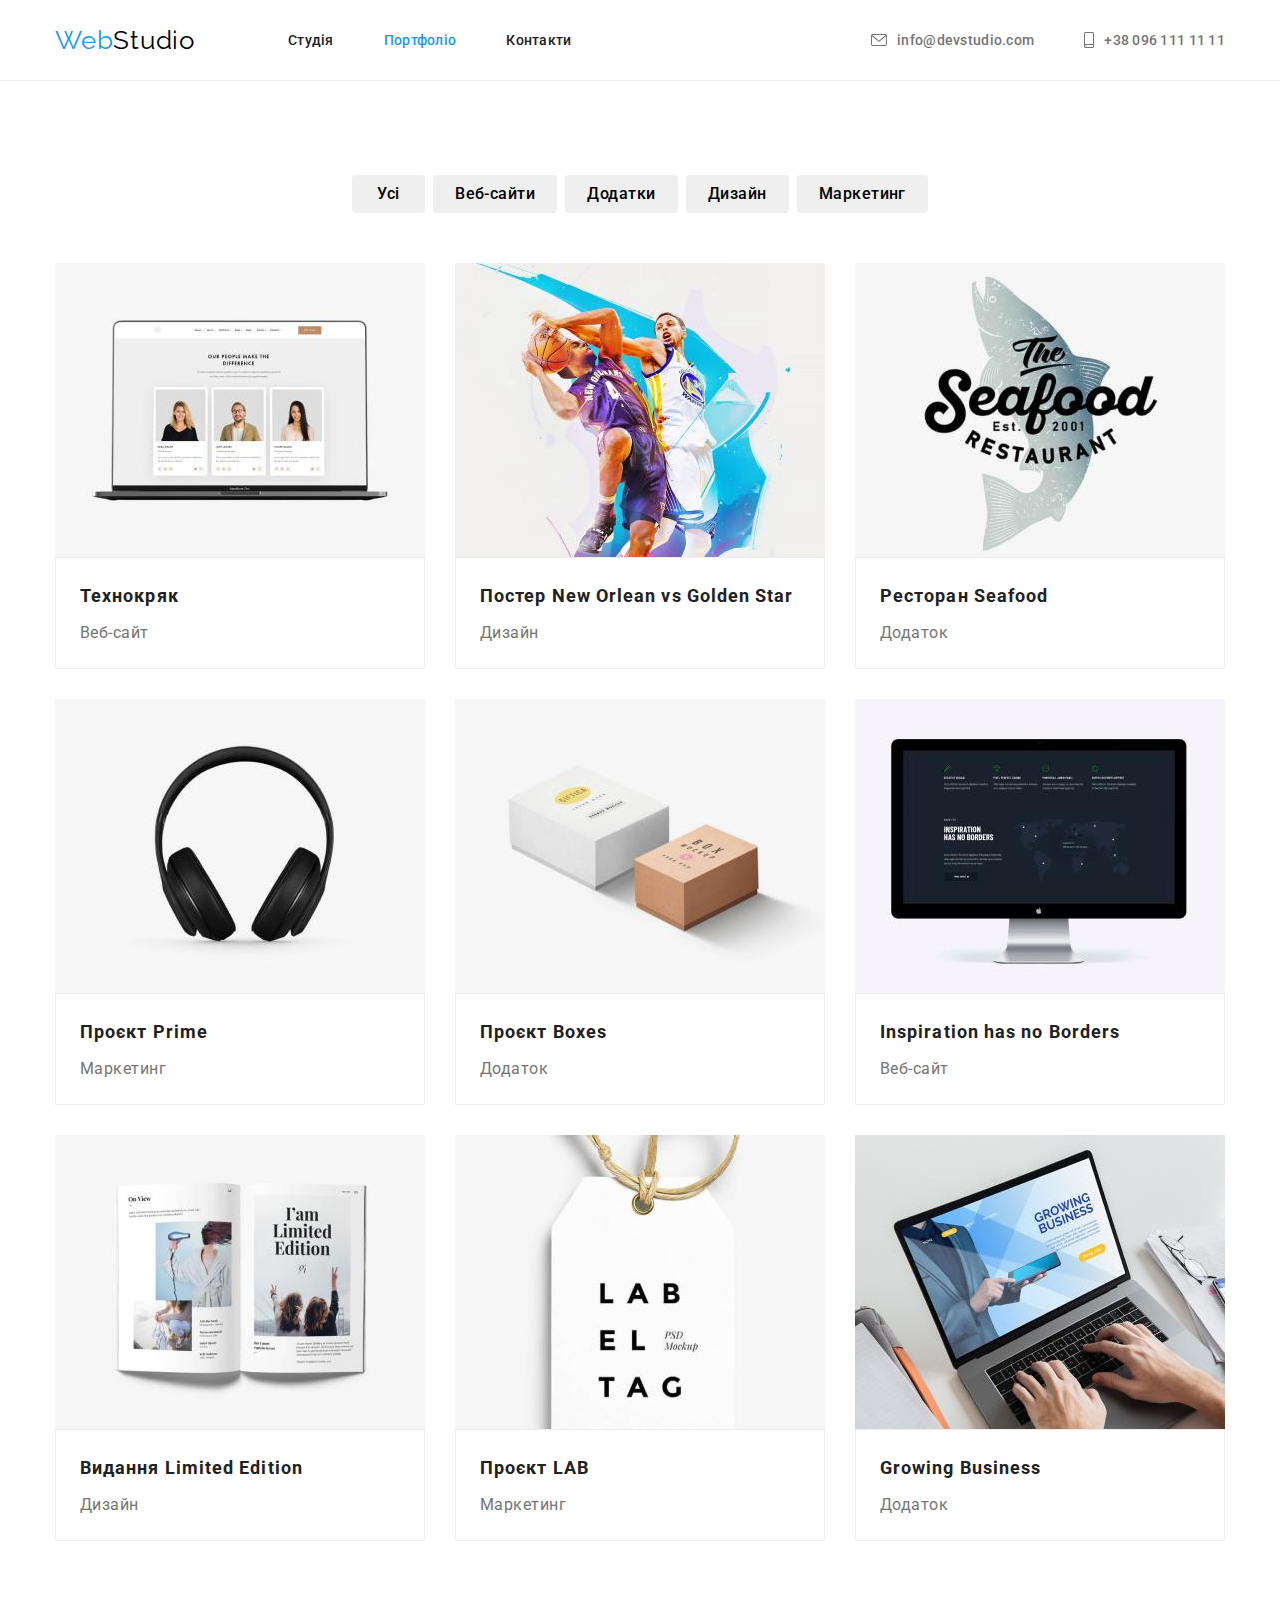
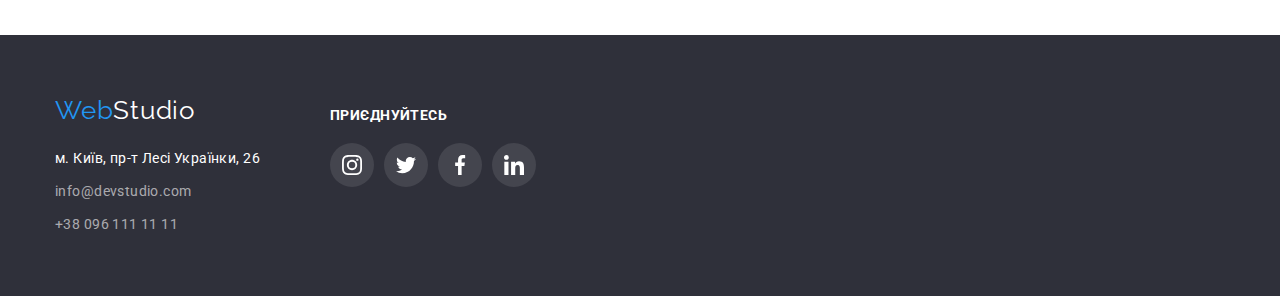
==== portfolio.html @ 3afeda16 "copy" ====
<!DOCTYPE html>
<html lang="uk">
<head>
    <meta charset="UTF-8">
    <meta http-equiv="X-UA-Compatible" content="IE=edge">
    <meta name="viewport" content="width=device-width, initial-scale=1.0">
    <link rel="preconnect" href="https://fonts.googleapis.com">
    <link rel="preconnect" href="https://fonts.gstatic.com" crossorigin>
    <link href="https://fonts.googleapis.com/css2?family=Raleway:wght@700&family=Roboto:wght@400;500;700;900&display=swap" rel="stylesheet">
    <link rel="stylesheet" href="https://cdnjs.cloudflare.com/ajax/libs/modern-normalize/1.1.0/modern-normalize.min.css">
    <link rel="stylesheet" href="./css/style.css">
    <title>homeworknumberfour</title>
</head>
<body>
    <header class="page-header">
       <div class="container flex-div">
            <a class="logo-link" href="#">Web<span class="logo-header">Studio</span></a>
            <nav>
                <ul class="header-nav decorate-contact">
                    <li class="nav-list"><a href="./index.html">Студія</a></li>
                    <li class="nav-list"><a class="link" href="./portfolio.html">Портфоліо</a></li>
                    <li class="nav-list"><a href="#">Контакти</a></li>
                </ul>
            </nav>
                <ul class="header-contact contact-color decorate-contact">
                    <li class="contact-list">
                        <a href="mailto:info@devstudio.com">
                            <svg class="envelope-icon" width="16" height="12">
                                <use href="./img/symbol-defs.svg#icon-envelope"></use>
                            </svg>
                            <span class="envelope-text">info@devstudio.com</span>
                        </a>
                    </li>
                    <li class="contact-list">
                        <a href="tel:+380961111111">
                         <svg class="smartphone-icon" width="10" height="16">
                                <use href="./img/symbol-defs.svg#icon-smartphone"></use>
                            </svg>
                            <span class="smartphone-text">+38 096 111 11 11</span>
                        </a>
                    </li>
                </ul>
       </div>
    </header>
    <main>
        <section class="section section-portfolio">
               <div class="container">
                    <h1 class="visual-hidden">Портфоліо</h1>
                    <ul class="portfolio-buttons">
                        <li class="list-buttons"><button class="button-list first" type="button">Усі</button></li>
                        <li class="list-buttons" ><button class="button-list" type="button">Веб-сайти</button></li>
                        <li class="list-buttons" ><button class="button-list" type="button">Додатки</button></li>
                        <li class="list-buttons" ><button class="button-list" type="button">Дизайн</button></li>
                        <li class="list-buttons" ><button class="button-list" type="button">Маркетинг</button></li>
                    </ul>
                    <ul class="portfolio-card">
                        <li class="portfolio-list">
                            <a href="#">
                                <img class="fix-img" src="./img/portfolio/one.jpg" alt="сторінка веб-сайту" width="370" height="294">
                                <div class="card-text">
                                    <h2>Технокряк</h2>
                                    <p>Веб-сайт</p>
                                </div>
                            </a>
                        </li>
                        <li class="portfolio-list">
                            <a href="#">
                                <img class="fix-img" src="./img/portfolio/two.jpg" alt="постер з баскетболістами" width="370">
                               <div class="card-text">
                                    <h2>Постер New Orlean vs Golden Star</h2>
                                    <p>Дизайн</p>
                               </div>
                            </a>
                        </li>
                        <li class="portfolio-list">
                            <a href="#">
                                <img class="fix-img" src="./img/portfolio/three.jpg" alt="логотип ресторану" width="370">
                                <div class="card-text">
                                    <h2>Ресторан Seafood</h2>
                                    <p>Додаток</p>
                                </div>
                            </a>
                        </li>
                        <li class="portfolio-list">
                            <a href="#">
                                <img class="fix-img" src="./img/portfolio/four.jpg" alt="навушники" width="370">
                                <div class="card-text">
                                    <h2>Проєкт Prime</h2>
                                    <p>Маркетинг</p>
                                </div>
                            </a>
                        </li>
                        <li class="portfolio-list">
                            <a href="#">
                                <img class="fix-img" src="./img/portfolio/five.jpg" alt="дві коробки" width="370">
                                <div class="card-text">
                                    <h2>Проєкт Boxes</h2>
                                    <p>Додаток</p>
                                </div>
                            </a>
                        </li>
                        <li class="portfolio-list">
                            <a href="#">
                                <img class="fix-img" src="./img/portfolio/six.jpg" alt="монітор" width="370">
                                <div class="card-text">
                                    <h2>Inspiration has no Borders</h2>
                                    <p>Веб-сайт</p>
                                </div>
                            </a>
                        </li>
                        <li class="portfolio-list">
                            <a href="#">
                                <img class="fix-img" src="./img/portfolio/seven.jpg" alt="журнал" width="370">
                                <div class="card-text">
                                    <h2>Видання Limited Edition</h2>
                                    <p>Дизайн</p>
                                </div>
                            </a>
                        </li>
                        <li class="portfolio-list">
                            <a href="#">
                                <img class="fix-img" src="./img/portfolio/eight.jpg" alt="логотип" width="370">
                                <div class="card-text">
                                    <h2>Проєкт LAB</h2>
                                    <p>Маркетинг</p>
                                </div>
                            </a>
                        </li>
                        <li class="portfolio-list">
                            <a href="#">
                                <img class="fix-img" src="./img/portfolio/nine.jpg" alt="" width="370">
                                <div class="card-text">
                                    <h2>Growing Business</h2>
                                    <p>Додаток</p>
                                </div>
                            </a>
                        </li>
                    </ul>
               </div>
            </section>
    </main>
    <footer class="footer-color">
            <div class="container footer-flex">
                <div class="footer-address">
                    <a class="logo-address" href="#">Web<span class="logo-footer">Studio</span></a>
                    <address>
                        <ul class="adress-style">
                            <li class="address-list"><a class="adress-link" target="_blank" rel="noreferrer noopener" href="https://www.google.com/maps/place/%D0%B1%D1%83%D0%BB%D1%8C%D0%B2%D0%B0%D1%80+%D0%9B%D0%B5%D1%81%D1%96+%D0%A3%D0%BA%D1%80%D0%B0%D1%97%D0%BD%D0%BA%D0%B8,+26,+%D0%9A%D0%B8%D1%97%D0%B2,+02000/@50.4265807,30.5361971,17z/data=!3m1!4b1!4m5!3m4!1s0x40d4cf0e033ecbe9:0x57a4dffefec77da0!8m2!3d50.4265807!4d30.5383858">м. Київ, пр-т Лесі Українки, 26</a></li>
                            <li class="address-list"><a class="adress-tell" href="mailto:info@devstudio.com">info@devstudio.com</a></li>
                            <li class="address-list"><a class="adress-tell" href="tel:+380961111111">+38 096 111 11 11</a></li>
                        </ul>
                    </address>
                </div>
                <div class="footer-socials">
                    <h2 class="title-footer">приєднуйтесь</h2>
                    <ul class="social-list">
                        <li class="social-item">
                            <a class="footer-link" href="#">
                                <svg class="social-icon" width="20" height="20">
                                    <use href="./img/symbol-defs.svg#icon-instagram"></use>
                                </svg>
                            </a>
                        </li>
                        <li class="social-item">
                            <a class="footer-link" href="#">
                                <svg class="social-icon" width="20" height="20">
                                    <use href="./img/symbol-defs.svg#icon-twitter"></use>
                                </svg>
                            </a>
                        </li>
                        <li class="social-item">
                            <a class="footer-link" href="#">
                                <svg class="social-icon" width="20" height="20">
                                    <use href="./img/symbol-defs.svg#icon-facebook"></use>
                                </svg>
                            </a>
                        </li>
                        <li class="social-item">
                            <a class="footer-link" href="№">
                                <svg class="social-icon" width="20" height="20">
                                    <use href="./img/symbol-defs.svg#icon-linkedin"></use>
                                </svg>
                            </a>
                        </li>
                    </ul>
                </div>
            </div>
    </footer>
</body>
</html>
---- css/style.css ----
:root {
  --brand-color: #212121;
  --button-link-color: #2196F3;
  --logo-header-color: #000000;
  --logo-footer-color: #FFFFFF;
  --adult-color: #757575;
  --background-color: #2F303A;
  --gradient-color: rgba(47, 48, 58, 0.4);
  --section-color: #F5F4FA;
  --title-button-color: #188CE8;
  --icon-color: #AFB1B8;
  --social-footer-color: rgba(255, 255, 255, 0.1);
  --brand-font: "Roboto";
}
body{
    color: var(--brand-color);
    font-family:var(--brand-font, sans-serif);
}
h1,
h2,
h3,
p,
ul{
margin: 0;
padding-left: 0;
}
ul{
    list-style: none;
}
.container{
    padding-left: 15px;
    padding-right: 15px;
    max-width: 1200px;
    margin: 0 auto;
}
.flex-div{
    display: flex;
    align-items: center;
}
.page-header{
    border-bottom: 1px solid #ECECEC;
}
.logo-link{
    color: var(--button-link-color);
    font-family: Raleway;
    text-decoration: none;
    font-style: normal;
    font-size: 26px;
    letter-spacing: 0.03em;
    line-height: 1.19230769;
    margin-right: 93px;
}
.logo-header{
    color: var(--logo-header-color);
}
.header-nav{
    display: flex;
}
.nav-list{
    margin-right: 50px;
}
.nav-list:last-child{
    margin-right: 0;
}
.header-contact{
    display: flex;
    margin-left: auto;
}
.contact-list:last-child{
    margin-left: 50px;
}
.decorate-contact a{
    font-family: var(--brand-font);
    text-decoration: none;
    color: var(--brand-color);
    font-weight: 500;
    font-size: 14px;
    line-height: 1.14285714;
    letter-spacing: 0.02em;
    display: inline-flex;
    padding-top: 32px;
    padding-bottom: 32px;
    align-items: center;
}
.envelope-icon{
    fill: currentColor;
}
.envelope-icon:hover,
.envelope-icon:focus{
    fill: currentColor;
}
.envelope-text{
    margin-left: 10px;
}
.smartphone-icon{
    fill: currentColor;
}
.smartphone-icon:hover,
.smartphone-icon:focus{
    fill: currentColor;
}
.smartphone-text{
    margin-left: 10px;
}
.decorate-contact .link{
    color: var(--button-link-color);   
}
.decorate-contact a:hover,
.decorate-contact a:focus{
    color: var(--button-link-color);
}
.contact-color a{
    color:var(--adult-color);
}
.section{
    padding-top: 94px;
    padding-bottom: 94px;
}
.section-hero{
    padding: 200px 0;
    text-align: center;
    background-color: var(--background-color);
    background-image: linear-gradient(
        to right, 
        var(--gradient-color), 
        var(--gradient-color)), 
        url(../img/background.jpg);
    background-position: center;
    background-repeat: no-repeat;
    background-size: cover;
    max-width: 1600px;
    margin: 0 auto;
}
.title-hero{
    font-weight: 900;
    font-size: 44px;
    line-height: 1.36363636;
    letter-spacing: 0.06em;
    text-transform: uppercase;
    color:var(--logo-footer-color);
    max-width: 700px;
    margin: 0 auto 30px;
}
.hero-button{
    background-color:var(--button-link-color);
    min-width: 216px;
    font-weight: 700;
    line-height: 1.875;
    letter-spacing: 0.06em;
    text-align: center;
    color:var(--logo-footer-color);
    box-shadow: 0px 4px 4px rgba(0, 0, 0, 0.15);
    border-radius: 4px;
    cursor: pointer;
    border: none;
    padding: 10px 32px;
}
.hero-button:hover,
.hero-button:focus{
    background-color:var(--title-button-color);
}
.visual-hidden {
 position: absolute;
 white-space: nowrap;
 width: 1px;
 height: 1px;
 overflow: hidden;
 border: 0;
 padding: 0;
 clip: rect(0 0 0 0);
 clip-path: inset(50%);
 margin: -1px;
} 

.style-advantages{
    display: flex;
    flex-wrap: wrap;
    gap: 30px;
}
.advantages-list{
    flex-basis: calc((100% - 90px) / 4);
}
.advantages-icon{
    width: 270px;
    height: 120px;
    background-color: var(--section-color);
    text-align: center;
    padding-top: 25px;
    padding-bottom: 25px;
    border-radius: 4px;
    margin-bottom: 30px;
}
.title-advantages{
    font-size: 14px;
    line-height: 1.14285714;
    letter-spacing: 0.03em;
    text-transform: uppercase;
}
.advantages-text{
    font-size: 14px;
    line-height: 1.71428571;
    letter-spacing: 0.03em;
    color:var(--adult-color);
    margin-top: 10px;
}
.section-works{
    padding-top: 0;
}
.title-works{
    font-size: 36px;
    line-height: 1.16666667;
    letter-spacing: 0.03em;
    margin-bottom: 50px;
    text-align: center;
}
.works-list{
    display: flex;
    flex-wrap: wrap;
    gap: 30px;
}
.works-list li{
    flex-basis: calc((100% - 60px) / 3);
}
.fix-img{
    display: block;
}
.visit-card{
    display: flex;
    flex-wrap: wrap;
    gap: 30px;
}
.visit-card > li{
    box-shadow: 0px 1px 3px rgba(0, 0, 0, 0.12), 0px 1px 1px rgba(0, 0, 0, 0.14), 0px 2px 1px rgba(0, 0, 0, 0.2);
    border-radius: 0px 0px 4px 4px;
    background-color:var(--logo-footer-color);
    flex-basis: calc((100% - 90px) / 4);
}
.visit-card h3{
    font-weight: 500;
    font-size: 16px;
    line-height: 1.1875;
    letter-spacing: 0.03em;
    margin-top: 30px;
    margin-bottom: 10px;
}
.visit-card p{
    font-weight: 500;
    font-size: 16px;
    line-height: 1.1875;
    letter-spacing: 0.03em;
    color:var(--adult-color);
    margin-bottom: 16px;
}

.section-card{
    background-color:var(--section-color);
    text-align: center;
}
.social-card{
    display: flex;
    align-items:center;
    justify-content: center;
}
.list-social{
    margin-bottom: 30px;
    margin-right: 10px;
}
.list-social:last-child{
    margin-right: 0;
}
.social-link{
    display: inline-block;
    padding: 12px;
    width: 44px;
    height: 44px;
    border-radius: 50%;
    color: var(--icon-color);
}
.social-link:hover,
.social-link:focus{
    color: var(--logo-footer-color);
    background-color: var(--button-link-color);
}
.icon-social{
    fill: currentColor
}
.title-clients{
    font-size: 36px;
    line-height: 1.16666667;
    letter-spacing: 0.03em;
    text-align: center;
}
.clients-list{
    display: flex;
    justify-content: center;
    align-items: center;
    margin-top: 50px;

}
.client-card{
margin-right: 30px;
}
.client-card:last-child{
    margin-right: 0;
}
.clients-link{
    width: 170px;
    height: 92px;
    display: block;
    text-align: center;
    text-decoration: none;
    border-radius: 4px;
    padding: 16px 32px;
    color: var(--icon-color);
    border: 1px solid var(--icon-color);
}
.clients-icon{
    fill: currentColor;
}
.clients-link:hover,
.clients-link:focus{
     border: 1px solid var(--button-link-color);
     color: var(--button-link-color);
}
.title-card{
    font-size: 36px;
    line-height: 1.16666667;
    letter-spacing: 0.03em;
    margin-bottom: 50px;
}
.portfolio-buttons{
    display: flex;
    justify-content: center;
    margin-bottom: 50px;
}
.button-list{
    border: none;
    cursor: pointer;
    border-radius: 4px;
    font-weight: 500;
    font-size: 16px;
    line-height: 1.625;
    text-align: center;
    letter-spacing: 0.03em;
    padding: 6px 22px 6px 22px;
    min-width: 73px;
}
.list-buttons{
    margin-right: 8px;
}
.list-buttons:last-child{
    margin-right: 0;
}
.button-list:hover,
.button-list:focus{
    color: var(--logo-footer-color);
    background-color: var(--button-link-color);
    box-shadow: 0px 3px 1px rgba(0, 0, 0, 0.1), 0px 1px 2px rgba(0, 0, 0, 0.08), 0px 2px 2px rgba(0, 0, 0, 0.12);
}
.portfolio-card{
    display: flex;
    flex-wrap: wrap;
    gap: 30px;
}
.portfolio-list{
    flex-basis: calc((100% - 60px) / 3);
}
.portfolio-list:hover,
.portfolio-list:focus{
    box-shadow: 0px 1px 1px rgba(0, 0, 0, 0.12), 0px 4px 4px rgba(0, 0, 0, 0.06), 1px 4px 6px rgba(0, 0, 0, 0.16);
}
.portfolio-card a{
    text-decoration: none;
}
.card-text{
    background-color: var(--logo-footer-color);
    border: 1px solid #EEEEEE;
}
.portfolio-card h2{
    font-size: 18px;
    line-height: 2;
    letter-spacing: 0.06em;
    color:var(--brand-color);
    margin-top: 20px;
    margin-bottom: 4px;
    margin-left: 24px;
    margin-right: 24px;
}
.portfolio-card p{
    font-size: 16px;
    line-height: 1.875;
    letter-spacing: 0.03em;
    color:var(--adult-color);
    margin-bottom: 20px;
    margin-left: 24px;
    margin-right: 24px;
}
.logo-address{
    color: var(--button-link-color);
    font-family: Raleway;
    text-decoration: none;
    font-style: normal;
    font-size: 26px;
    letter-spacing: 0.03em;
    line-height: 1.19230769;
    display: block;
    padding-top: 60px;
    margin-bottom: 20px;
}
.logo-footer{
    color:var(--logo-footer-color);
}
.footer-color{
    background-color:var(--background-color);
}
.adress-style a{
    text-decoration: none;
    font-style: normal;
    font-size: 14px;
    line-height: 1.71428571;
    letter-spacing: 0.03em;
}
.address-list{
    margin-bottom: 9px;
}
.address-list:last-child{
    margin-bottom: 0;
    padding-bottom: 60px;
}
.adress-link{
    color:var(--logo-footer-color);
}
.adress-tell{
    color: rgba(255, 255, 255, 0.6);
}
.adress-tell:hover,
.adress-tell:focus{
    color:var(--button-link-color);
}
.footer-flex{
 display: flex;
}
.footer-socials{
    margin-left: 70px;
    margin-top: 72px;
}
.title-footer{
    font-size: 14px;
    line-height: 1.14285714;
    letter-spacing: 0.03em;
    text-transform: uppercase;
    color: var(--logo-footer-color);
}
.social-list{
    display: flex;
    align-items:center;
    justify-content: center;
}
.social-item{
    margin-top: 20px;
    margin-right: 10px;
}
.social-item:last-child{
    margin-right: 0;
}
.footer-link{
    display: inline-block;
    background-color: var(--social-footer-color);
    color: var(--logo-footer-color);
    width: 44px;
    height: 44px;
    padding: 12px;
    border-radius: 50%;
}
.footer-link:hover,
.footer-link:focus{
    background-color: var(--button-link-color);
}
.social-icon{
    fill: currentColor;
}
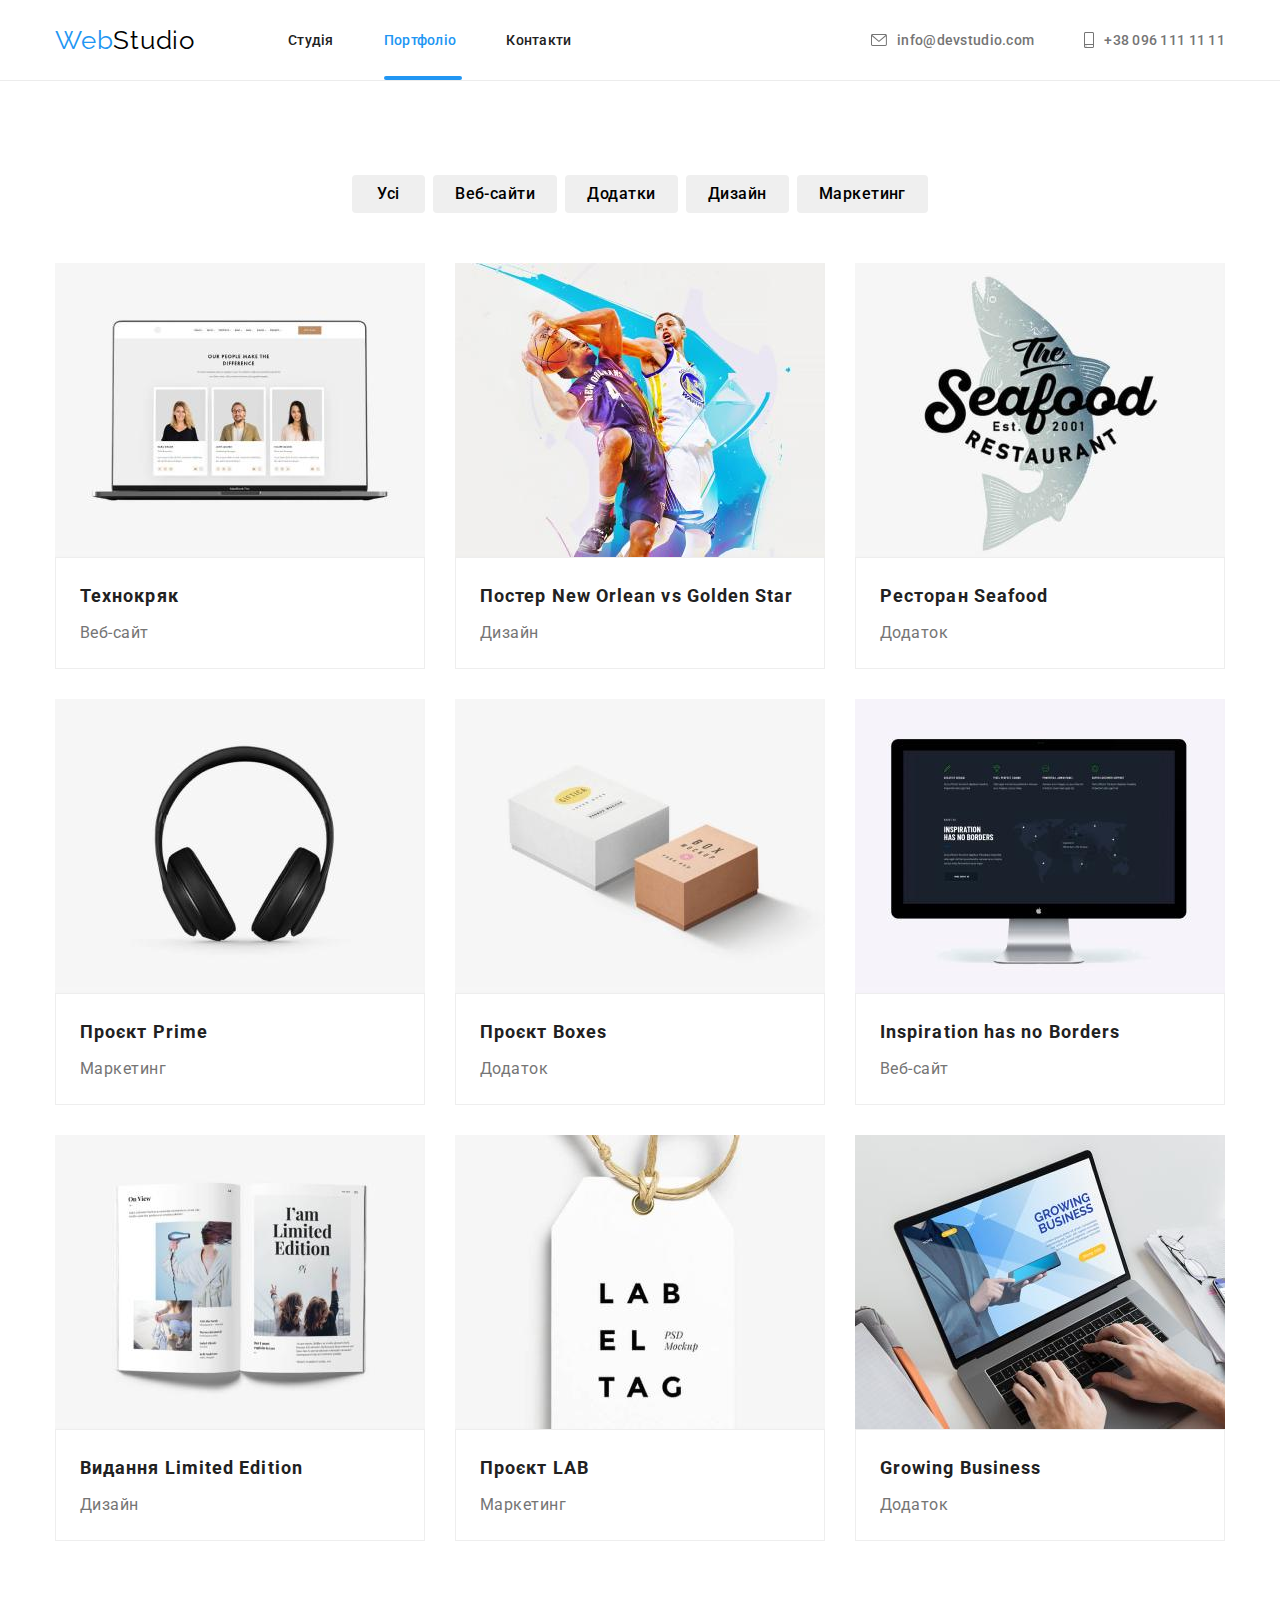
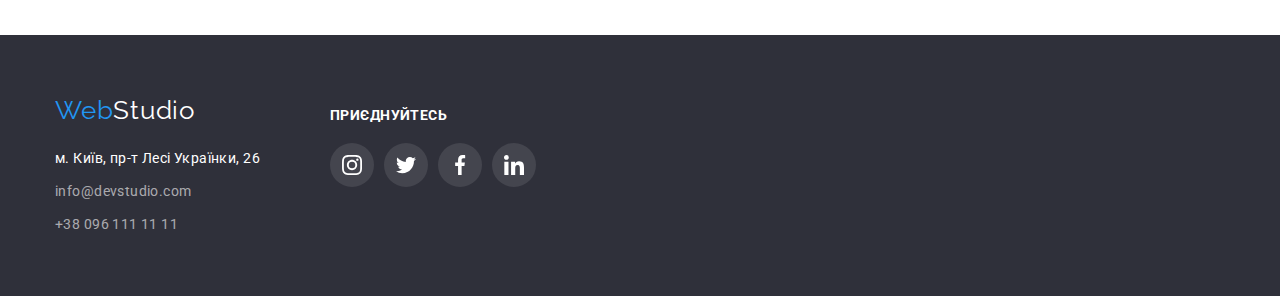
==== commit 4c305861: "add script" ====
--- a/portfolio.html
+++ b/portfolio.html
@@ -9,7 +9,7 @@
     <link href="https://fonts.googleapis.com/css2?family=Raleway:wght@700&family=Roboto:wght@400;500;700;900&display=swap" rel="stylesheet">
     <link rel="stylesheet" href="https://cdnjs.cloudflare.com/ajax/libs/modern-normalize/1.1.0/modern-normalize.min.css">
     <link rel="stylesheet" href="./css/style.css">
-    <title>homeworknumberfour</title>
+    <title>homeworknumberfive</title>
 </head>
 <body>
     <header class="page-header">
@@ -18,8 +18,8 @@
             <nav>
                 <ul class="header-nav decorate-contact">
                     <li class="nav-list"><a href="./index.html">Студія</a></li>
-                    <li class="nav-list"><a class="link" href="./portfolio.html">Портфоліо</a></li>
-                    <li class="nav-list"><a href="#">Контакти</a></li>
+                    <li class="nav-list"><a class="link-portfolio" href="./portfolio.html">Портфоліо</a></li>
+                    <li class="nav-list"><a href="#contact">Контакти</a></li>
                 </ul>
             </nav>
                 <ul class="header-contact contact-color decorate-contact">
@@ -55,83 +55,88 @@
                     </ul>
                     <ul class="portfolio-card">
                         <li class="portfolio-list">
-                            <a href="#">
-                                <img class="fix-img" src="./img/portfolio/one.jpg" alt="сторінка веб-сайту" width="370" height="294">
-                                <div class="card-text">
-                                    <h2>Технокряк</h2>
-                                    <p>Веб-сайт</p>
-                                </div>
-                            </a>
+                                    <div class="box-overlay">
+                                        <a href="#">
+                                            <img class="fix-img" src="./img/portfolio/one.jpg" alt="сторінка веб-сайту" width="370" height="294">
+                                              <div class="item-overlay">
+                                                <p class="text-overlay">Ресурс пропонує комплексні пропозиції з різним рівнем функціоналу та сервісів. Все це дозволить відвідувачу отримати вичерпні відомості про компанію чи приватну особу.</p>
+                                              </div>
+                                            </a>
+                                    </div>
+                                        <div class="card-info">
+                                            <h2>Технокряк</h2>
+                                            <p class="card-text">Веб-сайт</p>
+                                        </div>
                         </li>
                         <li class="portfolio-list">
                             <a href="#">
                                 <img class="fix-img" src="./img/portfolio/two.jpg" alt="постер з баскетболістами" width="370">
-                               <div class="card-text">
+                               <div class="card-info">
                                     <h2>Постер New Orlean vs Golden Star</h2>
-                                    <p>Дизайн</p>
+                                    <p class="card-text">Дизайн</p>
                                </div>
                             </a>
                         </li>
                         <li class="portfolio-list">
                             <a href="#">
                                 <img class="fix-img" src="./img/portfolio/three.jpg" alt="логотип ресторану" width="370">
-                                <div class="card-text">
+                                <div class="card-info">
                                     <h2>Ресторан Seafood</h2>
-                                    <p>Додаток</p>
+                                    <p class="card-text">Додаток</p>
                                 </div>
                             </a>
                         </li>
                         <li class="portfolio-list">
                             <a href="#">
                                 <img class="fix-img" src="./img/portfolio/four.jpg" alt="навушники" width="370">
-                                <div class="card-text">
+                                <div class="card-info">
                                     <h2>Проєкт Prime</h2>
-                                    <p>Маркетинг</p>
+                                    <p class="card-text">Маркетинг</p>
                                 </div>
                             </a>
                         </li>
                         <li class="portfolio-list">
                             <a href="#">
                                 <img class="fix-img" src="./img/portfolio/five.jpg" alt="дві коробки" width="370">
-                                <div class="card-text">
+                                <div class="card-info">
                                     <h2>Проєкт Boxes</h2>
-                                    <p>Додаток</p>
+                                    <p class="card-text">Додаток</p>
                                 </div>
                             </a>
                         </li>
                         <li class="portfolio-list">
                             <a href="#">
                                 <img class="fix-img" src="./img/portfolio/six.jpg" alt="монітор" width="370">
-                                <div class="card-text">
+                                <div class="card-info">
                                     <h2>Inspiration has no Borders</h2>
-                                    <p>Веб-сайт</p>
+                                    <p class="card-text">Веб-сайт</p>
                                 </div>
                             </a>
                         </li>
                         <li class="portfolio-list">
                             <a href="#">
                                 <img class="fix-img" src="./img/portfolio/seven.jpg" alt="журнал" width="370">
-                                <div class="card-text">
+                                <div class="card-info">
                                     <h2>Видання Limited Edition</h2>
-                                    <p>Дизайн</p>
+                                    <p class="card-text">Дизайн</p>
                                 </div>
                             </a>
                         </li>
                         <li class="portfolio-list">
                             <a href="#">
                                 <img class="fix-img" src="./img/portfolio/eight.jpg" alt="логотип" width="370">
-                                <div class="card-text">
+                                <div class="card-info">
                                     <h2>Проєкт LAB</h2>
-                                    <p>Маркетинг</p>
+                                    <p class="card-text">Маркетинг</p>
                                 </div>
                             </a>
                         </li>
                         <li class="portfolio-list">
                             <a href="#">
                                 <img class="fix-img" src="./img/portfolio/nine.jpg" alt="" width="370">
-                                <div class="card-text">
+                                <div class="card-info">
                                     <h2>Growing Business</h2>
-                                    <p>Додаток</p>
+                                    <p class="card-text">Додаток</p>
                                 </div>
                             </a>
                         </li>
@@ -143,7 +148,7 @@
             <div class="container footer-flex">
                 <div class="footer-address">
                     <a class="logo-address" href="#">Web<span class="logo-footer">Studio</span></a>
-                    <address>
+                    <address id="contact">
                         <ul class="adress-style">
                             <li class="address-list"><a class="adress-link" target="_blank" rel="noreferrer noopener" href="https://www.google.com/maps/place/%D0%B1%D1%83%D0%BB%D1%8C%D0%B2%D0%B0%D1%80+%D0%9B%D0%B5%D1%81%D1%96+%D0%A3%D0%BA%D1%80%D0%B0%D1%97%D0%BD%D0%BA%D0%B8,+26,+%D0%9A%D0%B8%D1%97%D0%B2,+02000/@50.4265807,30.5361971,17z/data=!3m1!4b1!4m5!3m4!1s0x40d4cf0e033ecbe9:0x57a4dffefec77da0!8m2!3d50.4265807!4d30.5383858">м. Київ, пр-т Лесі Українки, 26</a></li>
                             <li class="address-list"><a class="adress-tell" href="mailto:info@devstudio.com">info@devstudio.com</a></li>
--- a/css/style.css
+++ b/css/style.css
@@ -102,8 +102,38 @@
 .smartphone-text{
     margin-left: 10px;
 }
-.decorate-contact .link{
-    color: var(--button-link-color);   
+.decorate-contact .link-studio,
+.decorate-contact .link-portfolio{
+    color: var(--button-link-color);  
+}
+.link-studio, 
+.link-portfolio{
+    position: relative;
+}
+.link-studio::after{
+    content: '';
+    position: absolute;
+    left: 0;
+    bottom: 0;
+    background-color: var(--button-link-color);
+    border-radius: 2px;
+    width: 48px;
+    height: 4px;
+}
+.link-portfolio::after{
+    content: '';
+    position: absolute;
+    left: 0;
+    bottom: 0;
+    background-color: var(--button-link-color);
+    border-radius: 2px;
+    width: 78px;
+    height: 4px;
+}
+.decorate-contact a{
+    transition-property: color;
+    transition-duration: 250ms;
+    transition-timing-function: cubic-bezier(0.4, 0, 0.2, 1);
 }
 .decorate-contact a:hover,
 .decorate-contact a:focus{
@@ -154,6 +184,11 @@
     cursor: pointer;
     border: none;
     padding: 10px 32px;
+
+
+    transition-property: background-color;
+    transition-duration: 250ms;
+    transition-timing-function: cubic-bezier(0.4, 0, 0.2, 1);
 }
 .hero-button:hover,
 .hero-button:focus{
@@ -221,6 +256,27 @@
 .works-list li{
     flex-basis: calc((100% - 60px) / 3);
 }
+.works-link{
+    display: block;
+    text-decoration: none;
+    position: relative;
+    
+}
+.work-text{
+    width: 370px;
+    height: 70px;
+    bottom: 0;
+    position: absolute;
+    color: var(--logo-footer-color);
+    background-color:rgba(47, 48, 58, 0.8);
+    padding: 27px 0;
+    font-weight: 700;
+    font-size: 14px;
+    line-height: 1.4285;
+    text-align: center;
+    letter-spacing: 0.03em;
+    text-transform: uppercase;
+}
 .fix-img{
     display: block;
 }
@@ -275,6 +331,11 @@
     height: 44px;
     border-radius: 50%;
     color: var(--icon-color);
+
+
+    transition-property: color, background-color;
+    transition-duration: 250ms, 250ms;
+    transition-timing-function: cubic-bezier(0.4, 0, 0.2, 1), cubic-bezier(0.4, 0, 0.2, 1);
 }
 .social-link:hover,
 .social-link:focus{
@@ -313,6 +374,10 @@
     padding: 16px 32px;
     color: var(--icon-color);
     border: 1px solid var(--icon-color);
+
+    transition-property: border, color;
+    transition-duration: 250ms, 250ms;
+    transition-timing-function: cubic-bezier(0.4, 0, 0.2, 1), cubic-bezier(0.4, 0, 0.2, 1);
 }
 .clients-icon{
     fill: currentColor;
@@ -344,6 +409,10 @@
     letter-spacing: 0.03em;
     padding: 6px 22px 6px 22px;
     min-width: 73px;
+
+    transition-property: color, background-color box-shadow;
+    transition-duration: 250ms, 250ms, 250ms;
+    transition-timing-function: cubic-bezier(0.4, 0, 0.2, 1), cubic-bezier(0.4, 0, 0.2, 1), cubic-bezier(0.4, 0, 0.2, 1);
 }
 .list-buttons{
     margin-right: 8px;
@@ -364,17 +433,45 @@
 }
 .portfolio-list{
     flex-basis: calc((100% - 60px) / 3);
+
+    transition-property: box-shadow;
+    transition-duration: 250ms;
+    transition-timing-function: cubic-bezier(0.4, 0, 0.2, 1);
 }
 .portfolio-list:hover,
 .portfolio-list:focus{
     box-shadow: 0px 1px 1px rgba(0, 0, 0, 0.12), 0px 4px 4px rgba(0, 0, 0, 0.06), 1px 4px 6px rgba(0, 0, 0, 0.16);
 }
-.portfolio-card a{
-    text-decoration: none;
-}
-.card-text{
+.box-overlay{
+    position: relative;
+    overflow: hidden;
+}
+.box-overlay:hover .item-overlay {
+  transform: translatey(0);
+}
+.item-overlay{
+    position: absolute;
+    top: 0;
+    left: 0;
+    width: 100%;
+    height: 100%;
+    background-color: rgba(33, 150, 243, 0.9);
+    transform: translatey(100%);
+    transition: transform 250ms cubic-bezier(0.4, 0, 0.2, 1);;
+}
+.text-overlay{
+    padding: 63px 24px;
+    font-size: 18px;
+    line-height: 1.555555556;
+    letter-spacing: 0.03em;
+    color: var(--logo-footer-color);
+}
+.card-info{
     background-color: var(--logo-footer-color);
     border: 1px solid #EEEEEE;
+}
+.portfolio-card a{
+    text-decoration: none;
 }
 .portfolio-card h2{
     font-size: 18px;
@@ -386,7 +483,7 @@
     margin-left: 24px;
     margin-right: 24px;
 }
-.portfolio-card p{
+.card-text{
     font-size: 16px;
     line-height: 1.875;
     letter-spacing: 0.03em;
@@ -432,6 +529,10 @@
 }
 .adress-tell{
     color: rgba(255, 255, 255, 0.6);
+
+    transition-property: color;
+    transition-duration: 250ms;
+    transition-timing-function: cubic-bezier(0.4, 0, 0.2, 1);
 }
 .adress-tell:hover,
 .adress-tell:focus{
@@ -471,6 +572,10 @@
     height: 44px;
     padding: 12px;
     border-radius: 50%;
+
+    transition-property: background-color;
+    transition-duration: 250ms;
+    transition-timing-function: cubic-bezier(0.4, 0, 0.2, 1);
 }
 .footer-link:hover,
 .footer-link:focus{
